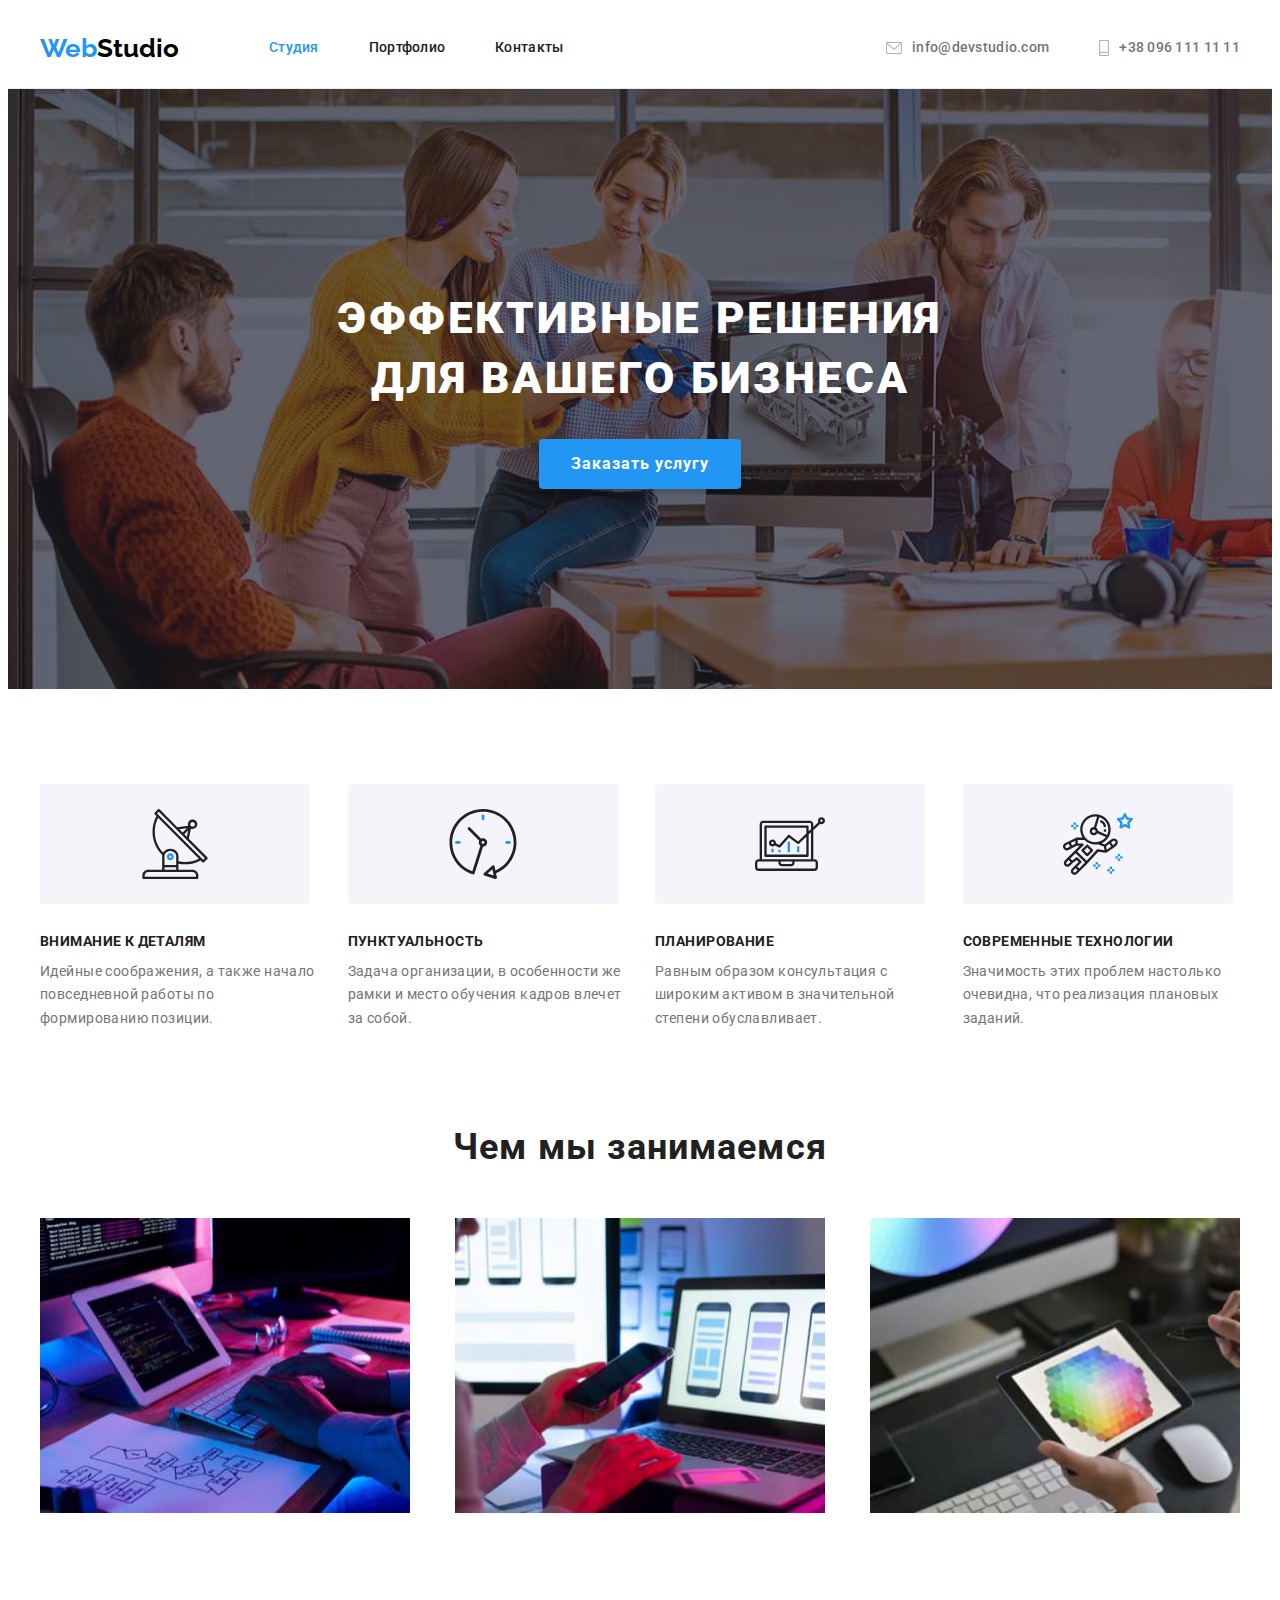
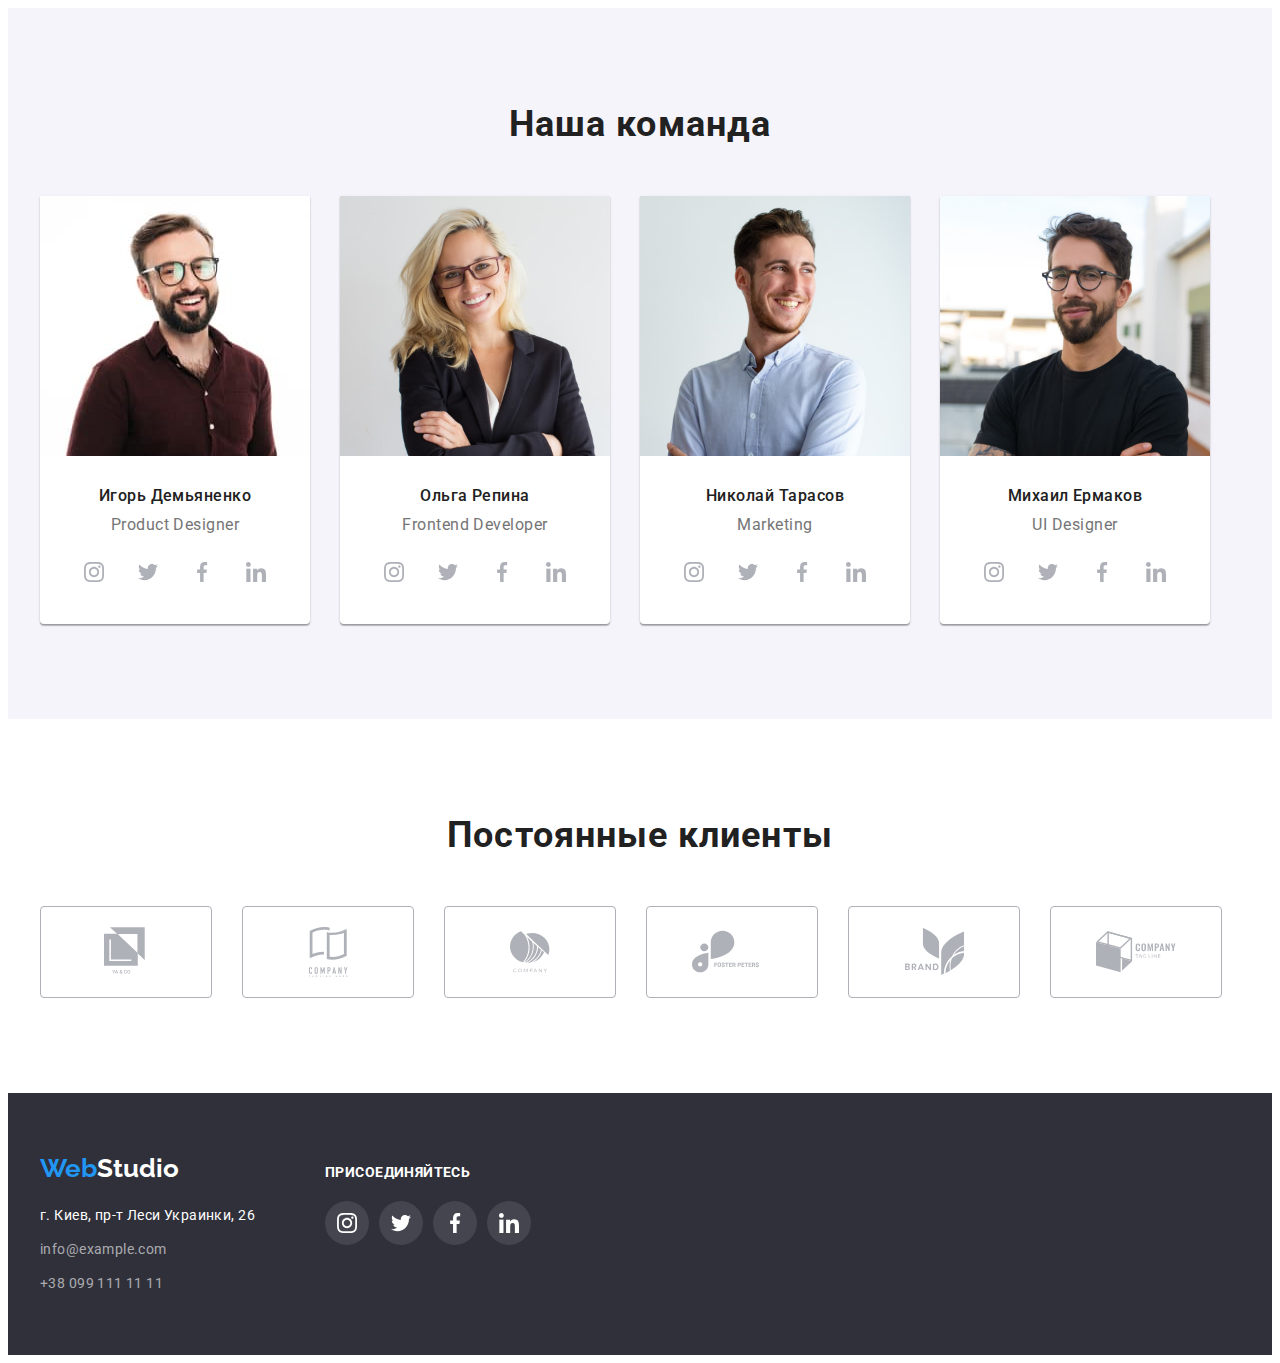
==== index.html @ 7ffbceb2 "скопировала 4-ую домашку" ====
<!DOCTYPE html>
<html lang="ru">

<head>
    <meta charset="UTF-8">
    <meta http-equiv="X-UA-Compatible" content="IE=edge">
    <meta name="viewport" content="width=device-width, initial-scale=1.0">
    <title lang="en">WebStudio</title>
    <link rel="preconnect" href="https://fonts.gstatic.com">
    <link rel="stylesheet" href="https://cdnjs.cloudflare.com/ajax/libs/modern-normalize/1.0.0/modern-normalize.min.css" integrity="sha512-ISS7cAi1PEhQ8jnbJpJZMd29NlhNj4AWYyLOSp2CE/CsHxTCu+r+t0D2yoJudVrd0/8fTVPUVDzY5Tvli75u/g==" crossorigin="anonymous" />
    <link href="https://fonts.googleapis.com/css2?family=Raleway:wght@700&family=Roboto:wght@400;500;700;900&display=swap" rel="stylesheet">
    <link rel="stylesheet" href="./css/styles.css">
</head>

<body>
    <header class="header">
        <div class="navigation container">
            <nav>
                <ul class="list navigation">
                    <li><a class="logo link" lang="en" href="./index.html">Web<span class="logo-dark">Studio</span></a></li>
                    <li class="menu"><a class="link current nav" href="./index.html">Студия</a></li>
                    <li class="menu"><a class="link nav" href="./portfolio.html">Портфолио</a></li>
                    <li class="menu"><a class="link nav" href="">Контакты</a></li>
                </ul>
            </nav>
            <ul class="list navigation contacts">
                <li class="menu">

                    <a class="link upper-contacts" href="mailto:info@devstudio.com"> <svg width="16" height="12">
                        <use href="./images/sprite.svg#icon-envelope"></use>
                    </svg> <span class="text-nav">info@devstudio.com</span></a>
                </li>
                <li class="menu">

                    <a class="link upper-contacts" href="tel:+380961111111"><svg width="10" height="16">
                        <use href="./images/sprite.svg#icon-smartphone"></use>
                    </svg><span class="text-nav">+38 096 111 11 11</span></a></li>
            </ul>

        </div>

    </header>

    <main>
        <!-- HERO -->
        <section class="hero-section">
            <div class="container">
                <h1 class="hero-h1">Эффективные решения для вашего бизнеса</h1>
                <button class="hero-button" type="button">Заказать услугу</button>
            </div>
        </section>
        <!--FEATURES-->
        <section class="features-section">
            <div class="container">
                <h2 class="visually-hidden">Наши преимущества</h2>
                <ul class="list features-list">
                    <li class="feature-item">
                        <div class="feature-icon-wrap">
                            <svg class="features-icon" width="70" height="70">
                                <use href="./images/sprite.svg#icon-antenna"></use>
                            </svg>
                        </div>
                        <h3 class="features-header">Внимание к деталям</h3>
                        <p class="features-text">Идейные соображения, а также начало повседневной работы по формированию позиции.</p>

                    </li>
                    <li class="feature-item">
                        <div class="feature-icon-wrap">
                            <svg class="features-icon" width="70" height="70">
                                <use href="./images/sprite.svg#icon-clock"></use>
                            </svg>
                        </div>
                        <h3 class="features-header">Пунктуальность</h3>
                        <p class="features-text">Задача организации, в особенности же рамки и место обучения кадров влечет за собой.</p>
                    </li>
                    <li class="feature-item">
                        <div class="feature-icon-wrap"><svg class="features-icon" width="70" height="70"><use href="./images/sprite.svg#icon-diagram"></use></svg>
                        </div>
                        <h3 class="features-header">Планирование</h3>
                        <p class="features-text">Равным образом консультация с широким активом в значительной степени обуславливает.</p>
                    </li>
                    <li class="feature-item">
                        <div class="feature-icon-wrap"><svg class="features-icon" width="70" height="70"><use href="./images/sprite.svg#icon-astronaut"></use></svg>
                        </div>
                        <h3 class="features-header">Современные технологии</h3>
                        <p class="features-text">Значимость этих проблем настолько очевидна, что реализация плановых заданий.</p>
                    </li>
                </ul>
            </div>


        </section>
        <!--WEDO-->
        <section class="wedo-section">
            <div class="container">
                <h2 class="headline-section">Чем мы занимаемся</h2>
                <ul class="list wedo-img">
                    <li><img src="./images/box_1.jpg" alt="человек работает по планшету с клавиатурой" width="370" height="295"></li>
                    <li><img src="./images/box_2.jpg" alt="человек смотрит в телефон пока сидит за компьютером" width="370" height="295"></li>
                    <li><img src="./images/box_3.jpg" alt="человек смотрит в планшет с палитрой оттенков радуги" width="370" height="295"></li>
                </ul>

            </div>

        </section>

        <!--TEAM-->

        <section class="team-section">
            <div class="container">
                <h2 class="headline-section">Наша команда</h2>
                <ul class="team-list list">
                    <li>
                        <div class="team-card">
                            <img src="./images/people/igor.jpg" alt="игорь в очках с бородой улыбается" width="270" height="260">
                            <div class="team-capture">
                                <h3 class="card-header">Игорь Демьяненко</h3>
                                <p class="card-text" lang="en">Product Designer</p>
                                <ul class="list socials-list">
                                    <li class="socials-icon-wrap">
                                        <a href="" class="socials-icon-item"><svg class="socials-icon" width="20" height="20"><use href="./images/sprite.svg#icon-instagram"></use></svg></a>
                                    </li>
                                    <li class="socials-icon-wrap">
                                        <a href="" class="socials-icon-item"><svg class="socials-icon" width="20" height="20"><use href="./images/sprite.svg#icon-twitter"></use></svg></a>
                                    </li>
                                    <li class="socials-icon-wrap">
                                        <a href="" class="socials-icon-item"><svg class="socials-icon" width="20" height="20"><use href="./images/sprite.svg#icon-facebook"></use></svg></a>
                                    </li>
                                    <li class="socials-icon-wrap">
                                        <a href="" class="socials-icon-item"><svg class="socials-icon" width="20" height="20"><use href="./images/sprite.svg#icon-linkedin"></use></svg></a>
                                    </li>
                                </ul>
                            </div>

                        </div>

                    </li>
                    <li>
                        <div class="team-card">
                            <img src="./images/people/olga.jpg" alt="ольга в очках улыбается" width="270" height="260">
                            <div class="team-capture">
                                <h3 class="card-header">Ольга Репина</h3>
                                <p class="card-text" lang="en">Frontend Developer</p>
                                <ul class="list socials-list">
                                    <li class="socials-icon-wrap">
                                        <a href="" class="socials-icon-item"><svg class="socials-icon" width="20" height="20"><use href="./images/sprite.svg#icon-instagram"></use></svg></a>
                                    </li>
                                    <li class="socials-icon-wrap">
                                        <a href="" class="socials-icon-item"><svg class="socials-icon" width="20" height="20"><use href="./images/sprite.svg#icon-twitter"></use></svg></a>
                                    </li>
                                    <li class="socials-icon-wrap">
                                        <a href="" class="socials-icon-item"><svg class="socials-icon" width="20" height="20"><use href="./images/sprite.svg#icon-facebook"></use></svg></a>
                                    </li>
                                    <li class="socials-icon-wrap">
                                        <a href="" class="socials-icon-item"><svg class="socials-icon" width="20" height="20"><use href="./images/sprite.svg#icon-linkedin"></use></svg></a>
                                    </li>
                                </ul>
                            </div>

                        </div>
                    </li>
                    <li>
                        <div class="team-card">
                            <img src="./images/people/nick.jpg" alt="николай улыбается" width="270" height="260">
                            <div class="team-capture">
                                <h3 class="card-header">Николай Тарасов</h3>
                                <p class="card-text" lang="en">Marketing</p>
                                <ul class="list socials-list">
                                    <li class="socials-icon-wrap">
                                        <a href="" class="socials-icon-item"><svg class="socials-icon" width="20" height="20"><use href="./images/sprite.svg#icon-instagram"></use></svg></a>
                                    </li>
                                    <li class="socials-icon-wrap">
                                        <a href="" class="socials-icon-item"><svg class="socials-icon" width="20" height="20"><use href="./images/sprite.svg#icon-twitter"></use></svg></a>
                                    </li>
                                    <li class="socials-icon-wrap">
                                        <a href="" class="socials-icon-item"><svg class="socials-icon" width="20" height="20"><use href="./images/sprite.svg#icon-facebook"></use></svg></a>
                                    </li>
                                    <li class="socials-icon-wrap">
                                        <a href="" class="socials-icon-item"><svg class="socials-icon" width="20" height="20"><use href="./images/sprite.svg#icon-linkedin"></use></svg></a>
                                    </li>
                                </ul>
                            </div>

                        </div>
                    </li>
                    <li>
                        <div class="team-card">
                            <img src="./images/people/michal.jpg" alt="михаил немного улыбается" width="270" height="260">
                            <div class="team-capture">
                                <h3 class="card-header">Михаил Ермаков</h3>
                                <p class="card-text" lang="en">UI Designer</p>
                                <ul class="list socials-list">
                                    <li class="socials-icon-wrap">
                                        <a href="" class="socials-icon-item"><svg class="socials-icon" width="20" height="20"><use href="./images/sprite.svg#icon-instagram"></use></svg></a>
                                    </li>
                                    <li class="socials-icon-wrap">
                                        <a href="" class="socials-icon-item"><svg class="socials-icon" width="20" height="20"><use href="./images/sprite.svg#icon-twitter"></use></svg></a>
                                    </li>
                                    <li class="socials-icon-wrap">
                                        <a href="" class="socials-icon-item"><svg class="socials-icon" width="20" height="20"><use href="./images/sprite.svg#icon-facebook"></use></svg></a>
                                    </li>
                                    <li class="socials-icon-wrap">
                                        <a href="" class="socials-icon-item"><svg class="socials-icon" width="20" height="20"><use href="./images/sprite.svg#icon-linkedin"></use></svg></a>
                                    </li>
                                </ul>
                            </div>

                        </div>
                    </li>
                </ul>
            </div>

        </section>
        <section class="clients-section">
            <div class="container">
                <h2 class="headline-section">Постоянные клиенты</h2>
                <ul class="clients-list list">
                    <li class="clients-list-item">
                        <a href="" class="clients-list-link"><svg class="client-icon" width="45" height="50"><use href="./images/sprite.svg#icon-logo-1"></use></svg></a>
                    </li>
                    <li class="clients-list-item">
                        <a href="" class="clients-list-link"><svg class="client-icon" width="45" height="50"><use href="./images/sprite.svg#icon-logo-2"></use></svg></a>
                    </li>
                    <li class="clients-list-item">
                        <a href="" class="clients-list-link"><svg class="client-icon" width="40" height="52"><use href="./images/sprite.svg#icon-logo-3"></use></svg></a>
                    </li>
                    <li class="clients-list-item">
                        <a href="" class="clients-list-link"><svg class="client-icon" width="80" height="50"><use href="./images/sprite.svg#icon-logo-4"></use></svg></a>
                    </li>
                    <li class="clients-list-item">
                        <a href="" class="clients-list-link"><svg class="client-icon" width="59" height="47"><use href="./images/sprite.svg#icon-logo-5"></use></svg></a>
                    </li>
                    <li class="clients-list-item">
                        <a href="" class="clients-list-link"><svg class="client-icon" width="80" height="50"><use href="./images/sprite.svg#icon-logo-6 "></use></svg></a>
                    </li>
                </ul>
            </div>
        </section>
    </main>
    <footer class="footer-section">
        <div class="footer-position container">
            <div class="right-footer">
                <a lang="en" class="logo-down link" href="./index.html">Web<span class="logo-light">Studio</span></a>
                <address class="general-adress">
            <ul class="list ">
                <li class="address-item"><a class="link address" href="https://goo.gl/maps/BEkhHuZWLyBjJodx8" target="_blank" rel="noreferrer noopenerr" >г. Киев, пр-т Леси Украинки, 26</a></li>
                <li class="address-item"><a class="link bottom-contacts" href="mailto:info@example.com">info@example.com</a></li>
                <li class="address-item"><a class="link bottom-contacts" href="tel:+380991111111">+38 099 111 11 11</a></li>
            </ul>
                </address>
            </div>


            <div class="side-footer">
                <p class="call-action">Присоединяйтесь</p>
                <ul class="list socials-list-footer">
                    <li class="socials-footer-item">
                        <a href="" class="socials-icon-item-footer"><svg class="socials-icon" width="20" height="20"><use href="./images/sprite.svg#icon-instagram "></use></svg>
                        </a>
                    </li>
                    <li class="socials-footer-item">
                        <a href="" class="socials-icon-item-footer"><svg class="socials-icon" width="20" height="20"><use href="./images/sprite.svg#icon-twitter "></use></svg>
                        </a>
                    </li>
                    <li class="socials-footer-item">
                        <a href="" class="socials-icon-item-footer"><svg class="socials-icon" width="20" height="20"><use href="./images/sprite.svg#icon-facebook "></use></svg>
                        </a>
                    </li>
                    <li class="socials-footer-item">
                        <a href="" class="socials-icon-item-footer"><svg class="socials-icon" width="20" height="20"><use href="./images/sprite.svg#icon-linkedin "></use></svg>
                        </a>
                    </li>

                </ul>
            </div>
        </div>
    </footer>


</body>

</html>
---- css/styles.css ----
/* --- компоненты ---*/

 :root {
    --main-color: #212121;
    --second-color: #757575;
    --acent-color: #2196F3;
    --background-color-dark: #2F303A;
    --background-color-soft-gray: #F5F4FA;
    --button-hover-color: #188CE8;
    --white-font: #FFFFFF;
    --black-logo: #000000;
    --icon-color: #AFB1B8;
}

.visually-hidden {
    position: absolute !important;
    clip: rect(1px 1px 1px 1px);
    /* IE6, IE7 */
    clip: rect(1px, 1px, 1px, 1px);
    padding: 0 !important;
    border: 0 !important;
    height: 1px !important;
    width: 1px !important;
    overflow: hidden;
}


/*--- отменить стили по умолчанию ----*/

h1,
h2,
h3,
h4,
h5,
h6,
p {
    margin: 0;
}

ul,
ol {
    margin: 0;
    padding: 0;
}

img {
    display: block;
}

.general-adress {
    font-style: normal;
}

.list {
    list-style-type: none;
}

.link {
    text-decoration: none;
    color: inherit;
}


/*--- шрифты ---*/

body {
    font-family: 'Roboto', sans-serif;
    color: var(--main-color);
}

.logo {
    font-family: 'Raleway', sans-serif;
    font-weight: 700;
    font-size: 26px;
    line-height: 1.19;
    color: var(--acent-color);
    margin-right: 90px;
    padding: 24px 0;
}


/* ========= STUDIO PAGE ========= */


/* --- header --- */

.header {
    border-bottom: 1px solid #ECECEC;
    display: block;
    ;
}

.navigation {
    display: flex;
    align-items: center;
}

.menu:not(:last-child) {
    margin-right: 50px;
}

.menu {
    display: flex;
    align-items: center;
}

.container {
    width: 1200px;
    margin: 0 auto;
    padding-left: 15px;
    padding-right: 15px;
}

.logo-dark {
    color: var(--black-logo);
}

.contacts {
    margin-left: auto;
}

.text-nav {
    margin-left: 10px;
}

.nav {
    font-weight: 500;
    font-size: 14px;
    line-height: 1.14;
    letter-spacing: 0.02em;
    padding-top: 32px;
    padding-bottom: 32px;
    display: block;
}

.nav:hover,
.nav:focus,
.upper-contacts:hover,
.upper-contacts:focus {
    color: var(--acent-color);
    fill: var(--acent-color);
}

.upper-contacts {
    font-weight: 500;
    font-size: 14px;
    line-height: 1.14;
    letter-spacing: 0.02em;
    color: var(--second-color);
    fill: var(--icon-color);
    padding-top: 32px;
    padding-bottom: 32px;
    display: flex;
    align-items: center;
}

.current {
    color: var(--acent-color);
}


/* --- main ---*/


/* --- hero ---*/

.hero-section {
    background-color: var(--background-color-dark);
    display: flex;
    justify-content: center;
    align-items: center;
    flex-direction: column;
    padding-bottom: 200px;
    padding-top: 200px;
    background-image: linear-gradient( rgba(47, 48, 58, 0.4), rgba(47, 48, 58, 0.4)), url("../images/big_bg.jpg");
}


/*        
            
            .hero (висел на див вместе с контейнером) {
                display: flex;
                justify-content: center;
                align-items: center;
                flex-direction: column;
            } */

.hero-h1 {
    font-weight: 900;
    font-size: 44px;
    line-height: 1.36;
    text-align: center;
    letter-spacing: 0.06em;
    text-transform: uppercase;
    color: var(--white-font);
    display: block;
    width: 690px;
    margin: 0 auto;
    margin-bottom: 30px;
}

.hero-button {
    background: var(--acent-color);
    box-shadow: 0px 4px 4px rgba(0, 0, 0, 0.15);
    border-radius: 4px;
    font-family: Roboto;
    font-weight: 700;
    font-size: 16px;
    line-height: 1.87;
    display: block;
    letter-spacing: 0.06em;
    color: var(--white-font);
    cursor: pointer;
    border: 0px;
    padding-bottom: 10px;
    padding-top: 10px;
    padding-right: 32px;
    padding-left: 32px;
    margin: 0 auto;
}

.hero-button:hover,
.hero-button:focus {
    background: var(--button-hover-color);
    box-shadow: 0px 4px 4px rgba(0, 0, 0, 0.15);
    border-radius: 4px;
    border: 0px;
}


/* --- features --- */

.features-icon {}

.feature-icon-wrap {
    background-color: #F5F4FA;
    width: 270px;
    height: 120px;
    display: flex;
    justify-content: center;
    align-items: center;
    border-radius: 4px;
    margin-bottom: 30px;
}

.features-section {
    padding-top: 95px;
    padding-bottom: 95px;
}

.features-list {
    display: flex;
    margin-left: -30px;
}

.feature-item {
    width: 270px;
    margin-left: 30px;
    flex-basis: calc((100% - 120px) / 4);
}


/* .feature-item:not(:last-child) {
                margin-right: 30px;
            } */

.features-header {
    display: flex;
    font-weight: 700;
    font-size: 14px;
    line-height: 1.14;
    letter-spacing: 0.03em;
    text-transform: uppercase;
    margin-bottom: 10px;
}

.features-text {
    display: flex;
    font-size: 14px;
    line-height: 1.71;
    letter-spacing: 0.03em;
    color: var(--second-color);
}


/* --- we-do --- */

.wedo-section {
    padding-bottom: 95px;
}

.headline-section {
    font-weight: 700;
    font-size: 36px;
    line-height: 1.17;
    text-align: center;
    letter-spacing: 0.03em;
    margin-bottom: 50px;
}

.wedo-img {
    display: flex;
    flex-wrap: wrap;
    justify-content: space-between;
}


/* --- team--- */

.socials-list {
    display: flex;
    align-items: center;
    justify-content: space-between;
    /* padding-left: 32px;
    padding-right: 32px;
    padding-bottom: 30px; */
}

.socials-icon-item {
    fill: var(--icon-color);
}

.socials-icon-wrap:not(:last-child) {
    margin-right: 10px;
}

.socials-icon-item {
    display: flex;
    align-items: center;
    justify-content: center;
    border-radius: 50%;
    width: 44px;
    height: 44px;
}

.socials-icon-item:hover,
.socials-icon-item:focus,
.socials-icon-item-footer:focus,
.socials-icon-item-footer:hover {
    background-color: var(--acent-color);
    fill: var(--white-font);
    cursor: pointer;
}

.team-section {
    background-color: var(--background-color-soft-gray);
    padding-top: 95px;
    padding-bottom: 95px;
}

.team-list {
    display: flex;
    /* justify-content: space-between; */
    margin-left: -30px;
    width: 1170px;
}

.team-card {
    background: var(--white-font);
    box-shadow: 0px 1px 3px rgba(0, 0, 0, 0.12), 0px 1px 1px rgba(0, 0, 0, 0.14), 0px 2px 1px rgba(0, 0, 0, 0.2);
    border-radius: 0px 0px 4px 4px;
    margin-left: 30px;
    flex-basis: calc((100% - 120px) / 4);
}

.card-header {
    font-weight: 500;
    font-size: 16px;
    line-height: 1.19;
    letter-spacing: 0.03em;
    text-align: center;
    margin-bottom: 10px;
}

.team-capture {
    padding-bottom: 30px;
    padding-top: 30px;
    padding-right: 32px;
    padding-left: 32px;
}

.card-text {
    font-size: 16px;
    line-height: 1.19;
    letter-spacing: 0.03em;
    color: var(--second-color);
    text-align: center;
    margin-bottom: 16px;
}


/*----clients----*/

.clients-section {
    padding-bottom: 95px;
    padding-top: 95px;
}


/* .clients-list-item {
    width: 170px;
    height: 90px;
    border: 1px solid #AFB1B8;
    border-radius: 4px;
    align-items: center;
    justify-content: center;
    display: flex;
    fill: var(--icon-color);
} */

.clients-list-item:not(:last-child) {
    margin-right: 30px;
}

.clients-list-link:focus,
.clients-list-link:hover {
    border: 1px solid var(--acent-color);
    cursor: pointer;
    fill: var(--acent-color);
}

.clients-list-link {
    width: 170px;
    height: 90px;
    border: 1px solid #AFB1B8;
    border-radius: 4px;
    align-items: center;
    justify-content: center;
    display: flex;
    fill: var(--icon-color);
}

.clients-list {
    display: flex;
    align-items: center;
}

.client-icon:hover,
.client-icon:focus {
    fill: var(--acent-color);
    cursor: pointer;
}


/* --- footer --- */

.footer-section {
    padding-top: 60px;
    padding-bottom: 60px;
    background-color: var(--background-color-dark);
}

.logo-light {
    color: var(--white-font);
}

.logo-down {
    font-family: 'Raleway', sans-serif;
    font-weight: 700;
    font-size: 26px;
    line-height: 1.19;
    color: var(--acent-color);
    margin-bottom: 20px;
    display: block;
}

.address-item:not(:last-child) {
    margin-bottom: 10px;
}

.address {
    font-size: 14px;
    line-height: 1.71;
    letter-spacing: 0.03em;
    color: var(--white-font);
}

.bottom-contacts {
    font-size: 14px;
    line-height: 1.71;
    letter-spacing: 0.03em;
    color: rgba(255, 255, 255, 0.6);
}

.address:focus,
.bottom-contacts:focus,
.address:hover,
.bottom-contacts:hover {
    color: var(--acent-color);
}

.side-footer {
    margin-left: 70px;
}

.call-action {
    color: var(--white-font);
    text-transform: uppercase;
    font-weight: 700;
    font-size: 14px;
    letter-spacing: 0.03em;
    line-height: 1.14;
    margin-bottom: 20px;
}

.socials-list-footer {
    display: flex;
    align-items: center;
}

.footer-position {
    display: flex;
    align-items: baseline;
}

.socials-icon-item-footer {
    fill: var(--white-font);
    display: flex;
    align-items: center;
    justify-content: center;
    width: 44px;
    height: 44px;
    border-radius: 50%;
    background-color: rgba(255, 255, 255, 0.1);
}

.socials-footer-item:not(:last-child) {
    margin-right: 10px;
}


/* ========= PORTFOLIO PAGE ========= */


/* хэдер и футер скопированы
            переместила только класс - current */

.portfolio-section {
    padding-bottom: 95px;
    padding-top: 95px;
}


/* кнопки сверху */

.filter-button {
    font-weight: 500;
    font-size: 16px;
    line-height: 1.62;
    text-align: center;
    letter-spacing: 0.03em;
    color: var(--main-color);
    background-color: var(--background-color-soft-gray);
    border-radius: 4px;
    cursor: pointer;
    border: 0px;
    padding-top: 6px;
    padding-bottom: 6px;
    padding-left: 22px;
    padding-right: 22px;
}

.btn-list {
    display: flex;
    justify-content: center;
    margin-bottom: 50px;
}

.btn-list-item:not(:last-child) {
    margin-right: 8px;
}

.filter-button:hover,
.filter-button:focus {
    background-color: var(--acent-color);
    color: var(--white-font);
    box-shadow: 0px 3px 1px rgba(0, 0, 0, 0.1), 0px 1px 2px rgba(0, 0, 0, 0.08), 0px 2px 2px rgba(0, 0, 0, 0.12);
    border-radius: 4px;
    border: 0px;
}


/* карточка */

.case-list {
    display: flex;
    flex-wrap: wrap;
    margin-top: -30px;
    margin-left: -30px;
    flex-basis: calc(100% / 3 - 30px)
}

.por-card {
    margin-left: 30px;
    margin-top: 30px;
    display: block;
}

.por-card:hover,
.por-card:focus {
    box-shadow: 0px 1px 1px rgba(0, 0, 0, 0.12), 0px 4px 4px rgba(0, 0, 0, 0.06), 1px 4px 6px rgba(0, 0, 0, 0.16);
    cursor: pointer;
}

.card-capture {
    padding-left: 25px;
    padding-bottom: 20px;
    border: 1px solid #EEEEEE;
    border-top: none;
    padding-top: 20px;
    padding-right: 25px;
}

.card-header-portfolio {
    font-weight: 700;
    font-size: 18px;
    line-height: 2;
    letter-spacing: 0.06em;
    margin-bottom: 5px;
}

.card-text-portfolio {
    font-size: 16px;
    line-height: 1.87;
    letter-spacing: 0.03em;
    color: var(--second-color);
}


/* .card-case:not(:nth-last-child(-n + 3)) {
                margin-bottom: 30px;
            } */
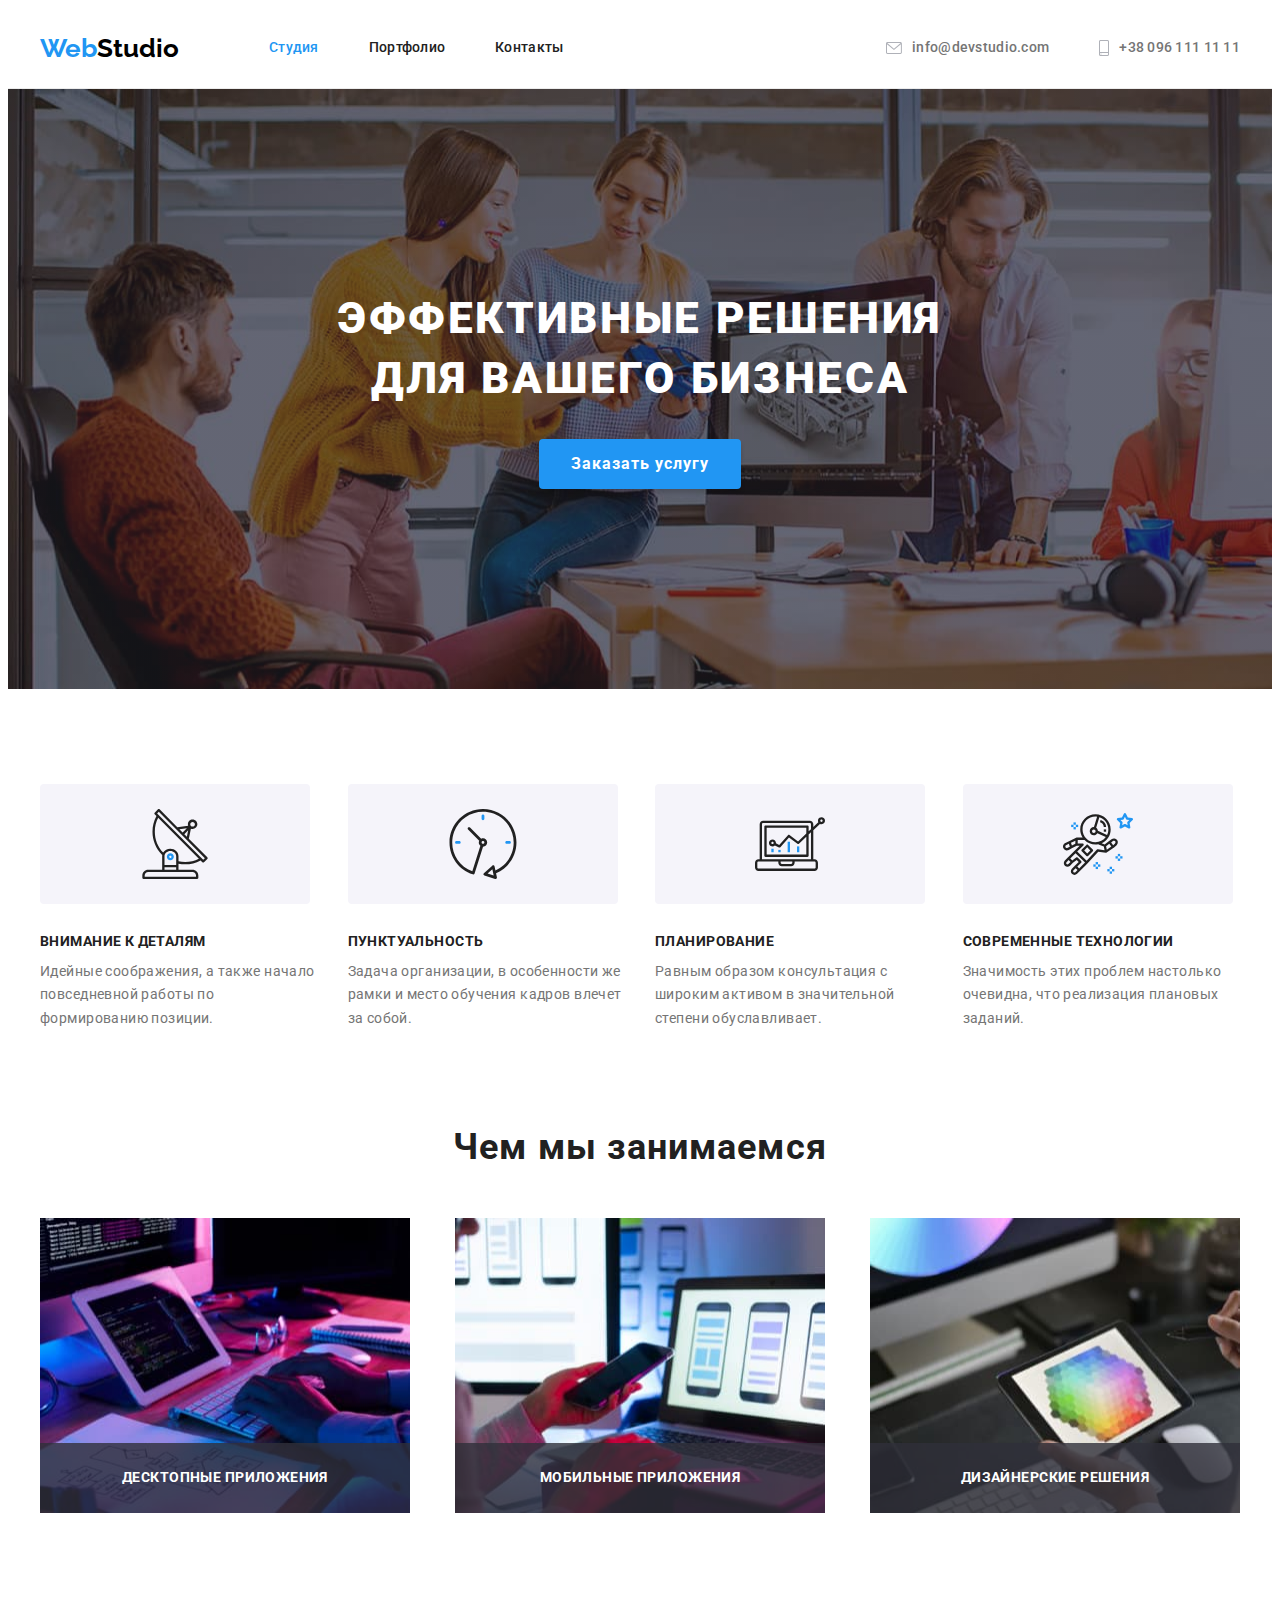
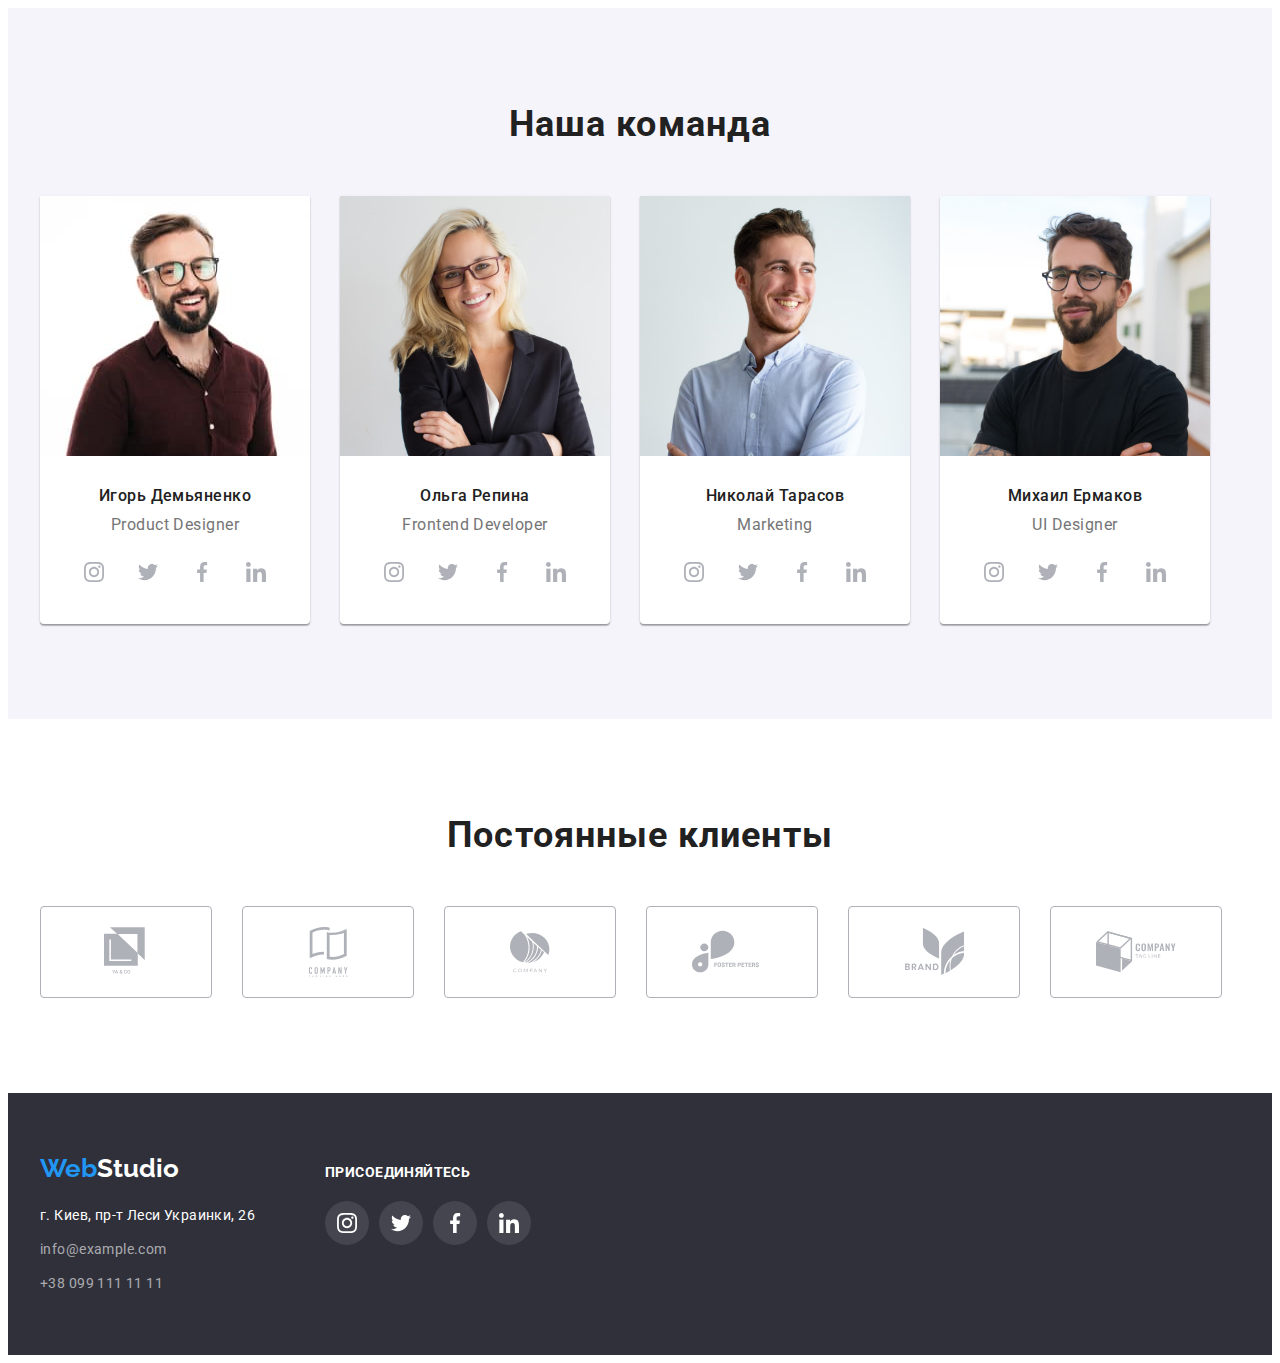
==== commit 16f9de4b: "оверлей на карточках "чем мы занимаемся""" ====
--- a/index.html
+++ b/index.html
@@ -18,9 +18,9 @@
             <nav>
                 <ul class="list navigation">
                     <li><a class="logo link" lang="en" href="./index.html">Web<span class="logo-dark">Studio</span></a></li>
-                    <li class="menu"><a class="link current nav" href="./index.html">Студия</a></li>
-                    <li class="menu"><a class="link nav" href="./portfolio.html">Портфолио</a></li>
-                    <li class="menu"><a class="link nav" href="">Контакты</a></li>
+                    <li class="menu-left-side"><a class="link current nav" href="./index.html">Студия</a></li>
+                    <li class="menu-left-side"><a class="link nav" href="./portfolio.html">Портфолио</a></li>
+                    <li class="menu-left-side"><a class="link nav" href="">Контакты</a></li>
                 </ul>
             </nav>
             <ul class="list navigation contacts">
@@ -95,9 +95,17 @@
             <div class="container">
                 <h2 class="headline-section">Чем мы занимаемся</h2>
                 <ul class="list wedo-img">
-                    <li><img src="./images/box_1.jpg" alt="человек работает по планшету с клавиатурой" width="370" height="295"></li>
-                    <li><img src="./images/box_2.jpg" alt="человек смотрит в телефон пока сидит за компьютером" width="370" height="295"></li>
-                    <li><img src="./images/box_3.jpg" alt="человек смотрит в планшет с палитрой оттенков радуги" width="370" height="295"></li>
+                    <li class="we-do-card">
+                        <p class="we-do-capture">десктопные приложения</p>
+                        <img src="./images/box_1.jpg" alt="десктопные приложения" width="370" height="295"></li>
+                    <li class="we-do-card">
+                        <p class="we-do-capture">мобильные приложения</p>
+
+                        <img src="./images/box_2.jpg" alt="мобильные приложения" width="370" height="295"></li>
+                    <li class="we-do-card">
+                        <p class="we-do-capture">дизайнерские решения</p>
+
+                        <img src="./images/box_3.jpg" alt="дизайнерские решения" width="370" height="295"></li>
                 </ul>
 
             </div>
--- a/css/styles.css
+++ b/css/styles.css
@@ -1,182 +1,201 @@
-/* --- компоненты ---*/
-
- :root {
-    --main-color: #212121;
-    --second-color: #757575;
-    --acent-color: #2196F3;
-    --background-color-dark: #2F303A;
-    --background-color-soft-gray: #F5F4FA;
-    --button-hover-color: #188CE8;
-    --white-font: #FFFFFF;
-    --black-logo: #000000;
-    --icon-color: #AFB1B8;
-}
-
-.visually-hidden {
-    position: absolute !important;
-    clip: rect(1px 1px 1px 1px);
-    /* IE6, IE7 */
-    clip: rect(1px, 1px, 1px, 1px);
-    padding: 0 !important;
-    border: 0 !important;
-    height: 1px !important;
-    width: 1px !important;
-    overflow: hidden;
-}
-
-
-/*--- отменить стили по умолчанию ----*/
-
-h1,
-h2,
-h3,
-h4,
-h5,
-h6,
-p {
-    margin: 0;
-}
-
-ul,
-ol {
-    margin: 0;
-    padding: 0;
-}
-
-img {
-    display: block;
-}
-
-.general-adress {
-    font-style: normal;
-}
-
-.list {
-    list-style-type: none;
-}
-
-.link {
-    text-decoration: none;
-    color: inherit;
-}
-
-
-/*--- шрифты ---*/
-
-body {
-    font-family: 'Roboto', sans-serif;
-    color: var(--main-color);
-}
-
-.logo {
-    font-family: 'Raleway', sans-serif;
-    font-weight: 700;
-    font-size: 26px;
-    line-height: 1.19;
-    color: var(--acent-color);
-    margin-right: 90px;
-    padding: 24px 0;
-}
-
-
-/* ========= STUDIO PAGE ========= */
-
-
-/* --- header --- */
-
-.header {
-    border-bottom: 1px solid #ECECEC;
-    display: block;
-    ;
-}
-
-.navigation {
-    display: flex;
-    align-items: center;
-}
-
-.menu:not(:last-child) {
-    margin-right: 50px;
-}
-
-.menu {
-    display: flex;
-    align-items: center;
-}
-
-.container {
-    width: 1200px;
-    margin: 0 auto;
-    padding-left: 15px;
-    padding-right: 15px;
-}
-
-.logo-dark {
-    color: var(--black-logo);
-}
-
-.contacts {
-    margin-left: auto;
-}
-
-.text-nav {
-    margin-left: 10px;
-}
-
-.nav {
-    font-weight: 500;
-    font-size: 14px;
-    line-height: 1.14;
-    letter-spacing: 0.02em;
-    padding-top: 32px;
-    padding-bottom: 32px;
-    display: block;
-}
-
-.nav:hover,
-.nav:focus,
-.upper-contacts:hover,
-.upper-contacts:focus {
-    color: var(--acent-color);
-    fill: var(--acent-color);
-}
-
-.upper-contacts {
-    font-weight: 500;
-    font-size: 14px;
-    line-height: 1.14;
-    letter-spacing: 0.02em;
-    color: var(--second-color);
-    fill: var(--icon-color);
-    padding-top: 32px;
-    padding-bottom: 32px;
-    display: flex;
-    align-items: center;
-}
-
-.current {
-    color: var(--acent-color);
-}
-
-
-/* --- main ---*/
-
-
-/* --- hero ---*/
-
-.hero-section {
-    background-color: var(--background-color-dark);
-    display: flex;
-    justify-content: center;
-    align-items: center;
-    flex-direction: column;
-    padding-bottom: 200px;
-    padding-top: 200px;
-    background-image: linear-gradient( rgba(47, 48, 58, 0.4), rgba(47, 48, 58, 0.4)), url("../images/big_bg.jpg");
-}
-
-
-/*        
+    /* --- компоненты ---*/
+    
+     :root {
+        --main-color: #212121;
+        --second-color: #757575;
+        --acent-color: #2196F3;
+        --background-color-dark: #2F303A;
+        --background-color-soft-gray: #F5F4FA;
+        --button-hover-color: #188CE8;
+        --white-font: #FFFFFF;
+        --black-logo: #000000;
+        --icon-color: #AFB1B8;
+    }
+    
+    .visually-hidden {
+        position: absolute !important;
+        clip: rect(1px 1px 1px 1px);
+        /* IE6, IE7 */
+        clip: rect(1px, 1px, 1px, 1px);
+        padding: 0 !important;
+        border: 0 !important;
+        height: 1px !important;
+        width: 1px !important;
+        overflow: hidden;
+    }
+    /*--- отменить стили по умолчанию ----*/
+    
+    h1,
+    h2,
+    h3,
+    h4,
+    h5,
+    h6,
+    p {
+        margin: 0;
+    }
+    
+    ul,
+    ol {
+        margin: 0;
+        padding: 0;
+    }
+    
+    img {
+        display: block;
+    }
+    
+    .general-adress {
+        font-style: normal;
+    }
+    
+    .list {
+        list-style-type: none;
+    }
+    
+    .link {
+        text-decoration: none;
+        color: inherit;
+    }
+    /*--- шрифты ---*/
+    
+    body {
+        font-family: 'Roboto', sans-serif;
+        color: var(--main-color);
+    }
+    
+    .logo {
+        font-family: 'Raleway', sans-serif;
+        font-weight: 700;
+        font-size: 26px;
+        line-height: 1.19;
+        color: var(--acent-color);
+        margin-right: 90px;
+        padding: 24px 0;
+    }
+    /* ========= STUDIO PAGE ========= */
+    /* --- header --- */
+    
+    .header {
+        border-bottom: 1px solid #ECECEC;
+        display: block;
+        ;
+    }
+    
+    .navigation {
+        display: flex;
+        align-items: center;
+    }
+    
+    .menu:not(:last-child) {
+        margin-right: 50px;
+    }
+    
+    .menu {
+        display: flex;
+        align-items: center;
+    }
+    
+    .menu-left-side {
+        display: flex;
+        align-content: center;
+        justify-content: center;
+        position: relative;
+    }
+    
+    .nav:hover::after {
+        content: "";
+        width: 100%;
+        height: 4px;
+        border-radius: 2px;
+        background-color: var(--acent-color);
+        display: flex;
+        position: absolute;
+        margin-top: 29px;
+    }
+    
+    .nav:focus::after {
+        content: "";
+        width: 100%;
+        height: 4px;
+        border-radius: 2px;
+        background-color: var(--acent-color);
+        display: flex;
+        position: absolute;
+        margin-top: 29px;
+    }
+    
+    .menu-left-side:not(:last-child) {
+        margin-right: 50px;
+    }
+    
+    .container {
+        width: 1200px;
+        margin: 0 auto;
+        padding-left: 15px;
+        padding-right: 15px;
+    }
+    
+    .logo-dark {
+        color: var(--black-logo);
+    }
+    
+    .contacts {
+        margin-left: auto;
+    }
+    
+    .text-nav {
+        margin-left: 10px;
+    }
+    
+    .nav {
+        font-weight: 500;
+        font-size: 14px;
+        line-height: 1.14;
+        letter-spacing: 0.02em;
+        padding-top: 32px;
+        padding-bottom: 32px;
+        display: block;
+    }
+    
+    .nav:hover,
+    .nav:focus,
+    .upper-contacts:hover,
+    .upper-contacts:focus {
+        color: var(--acent-color);
+        fill: var(--acent-color);
+    }
+    
+    .upper-contacts {
+        font-weight: 500;
+        font-size: 14px;
+        line-height: 1.14;
+        letter-spacing: 0.02em;
+        color: var(--second-color);
+        fill: var(--icon-color);
+        padding-top: 32px;
+        padding-bottom: 32px;
+        display: flex;
+        align-items: center;
+    }
+    
+    .current {
+        color: var(--acent-color);
+    }
+    /* --- main ---*/
+    /* --- hero ---*/
+    
+    .hero-section {
+        background-color: var(--background-color-dark);
+        display: flex;
+        justify-content: center;
+        align-items: center;
+        flex-direction: column;
+        padding-bottom: 200px;
+        padding-top: 200px;
+        background-image: linear-gradient( rgba(47, 48, 58, 0.4), rgba(47, 48, 58, 0.4)), url("../images/big_bg.jpg");
+    }
+    /*        
             
             .hero (висел на див вместе с контейнером) {
                 display: flex;
@@ -184,220 +203,230 @@
                 align-items: center;
                 flex-direction: column;
             } */
-
-.hero-h1 {
-    font-weight: 900;
-    font-size: 44px;
-    line-height: 1.36;
-    text-align: center;
-    letter-spacing: 0.06em;
-    text-transform: uppercase;
-    color: var(--white-font);
-    display: block;
-    width: 690px;
-    margin: 0 auto;
-    margin-bottom: 30px;
-}
-
-.hero-button {
-    background: var(--acent-color);
-    box-shadow: 0px 4px 4px rgba(0, 0, 0, 0.15);
-    border-radius: 4px;
-    font-family: Roboto;
-    font-weight: 700;
-    font-size: 16px;
-    line-height: 1.87;
-    display: block;
-    letter-spacing: 0.06em;
-    color: var(--white-font);
-    cursor: pointer;
-    border: 0px;
-    padding-bottom: 10px;
-    padding-top: 10px;
-    padding-right: 32px;
-    padding-left: 32px;
-    margin: 0 auto;
-}
-
-.hero-button:hover,
-.hero-button:focus {
-    background: var(--button-hover-color);
-    box-shadow: 0px 4px 4px rgba(0, 0, 0, 0.15);
-    border-radius: 4px;
-    border: 0px;
-}
-
-
-/* --- features --- */
-
-.features-icon {}
-
-.feature-icon-wrap {
-    background-color: #F5F4FA;
-    width: 270px;
-    height: 120px;
-    display: flex;
-    justify-content: center;
-    align-items: center;
-    border-radius: 4px;
-    margin-bottom: 30px;
-}
-
-.features-section {
-    padding-top: 95px;
-    padding-bottom: 95px;
-}
-
-.features-list {
-    display: flex;
-    margin-left: -30px;
-}
-
-.feature-item {
-    width: 270px;
-    margin-left: 30px;
-    flex-basis: calc((100% - 120px) / 4);
-}
-
-
-/* .feature-item:not(:last-child) {
+    
+    .hero-h1 {
+        font-weight: 900;
+        font-size: 44px;
+        line-height: 1.36;
+        text-align: center;
+        letter-spacing: 0.06em;
+        text-transform: uppercase;
+        color: var(--white-font);
+        display: block;
+        width: 690px;
+        margin: 0 auto;
+        margin-bottom: 30px;
+    }
+    
+    .hero-button {
+        background: var(--acent-color);
+        box-shadow: 0px 4px 4px rgba(0, 0, 0, 0.15);
+        border-radius: 4px;
+        font-family: Roboto;
+        font-weight: 700;
+        font-size: 16px;
+        line-height: 1.87;
+        display: block;
+        letter-spacing: 0.06em;
+        color: var(--white-font);
+        cursor: pointer;
+        border: 0px;
+        padding-bottom: 10px;
+        padding-top: 10px;
+        padding-right: 32px;
+        padding-left: 32px;
+        margin: 0 auto;
+    }
+    
+    .hero-button:hover,
+    .hero-button:focus {
+        background: var(--button-hover-color);
+        box-shadow: 0px 4px 4px rgba(0, 0, 0, 0.15);
+        border-radius: 4px;
+        border: 0px;
+    }
+    /* --- features --- */
+    
+    .features-icon {}
+    
+    .feature-icon-wrap {
+        background-color: #F5F4FA;
+        width: 270px;
+        height: 120px;
+        display: flex;
+        justify-content: center;
+        align-items: center;
+        border-radius: 4px;
+        margin-bottom: 30px;
+    }
+    
+    .features-section {
+        padding-top: 95px;
+        padding-bottom: 95px;
+    }
+    
+    .features-list {
+        display: flex;
+        margin-left: -30px;
+    }
+    
+    .feature-item {
+        width: 270px;
+        margin-left: 30px;
+        flex-basis: calc((100% - 120px) / 4);
+    }
+    /* .feature-item:not(:last-child) {
                 margin-right: 30px;
             } */
-
-.features-header {
-    display: flex;
-    font-weight: 700;
-    font-size: 14px;
-    line-height: 1.14;
-    letter-spacing: 0.03em;
-    text-transform: uppercase;
-    margin-bottom: 10px;
-}
-
-.features-text {
-    display: flex;
-    font-size: 14px;
-    line-height: 1.71;
-    letter-spacing: 0.03em;
-    color: var(--second-color);
-}
-
-
-/* --- we-do --- */
-
-.wedo-section {
-    padding-bottom: 95px;
-}
-
-.headline-section {
-    font-weight: 700;
-    font-size: 36px;
-    line-height: 1.17;
-    text-align: center;
-    letter-spacing: 0.03em;
-    margin-bottom: 50px;
-}
-
-.wedo-img {
-    display: flex;
-    flex-wrap: wrap;
-    justify-content: space-between;
-}
-
-
-/* --- team--- */
-
-.socials-list {
-    display: flex;
-    align-items: center;
-    justify-content: space-between;
-    /* padding-left: 32px;
+    
+    .features-header {
+        display: flex;
+        font-weight: 700;
+        font-size: 14px;
+        line-height: 1.14;
+        letter-spacing: 0.03em;
+        text-transform: uppercase;
+        margin-bottom: 10px;
+    }
+    
+    .features-text {
+        display: flex;
+        font-size: 14px;
+        line-height: 1.71;
+        letter-spacing: 0.03em;
+        color: var(--second-color);
+    }
+    /* --- we-do --- */
+    
+    .we-do-card {
+        position: relative;
+        display: flex;
+        align-items: flex-end;
+    }
+    
+    .we-do-capture {
+        position: absolute;
+        color: var(--white-font);
+        text-transform: uppercase;
+        font-weight: 700;
+        font-size: 14px;
+        line-height: 1.14;
+        letter-spacing: 0.03em;
+        background: rgba(47, 48, 58, 0.8);
+        width: 100%;
+        height: 70px;
+        display: flex;
+        align-items: center;
+        justify-content: center;
+    }
+    
+    .wedo-section {
+        padding-bottom: 95px;
+    }
+    
+    .headline-section {
+        font-weight: 700;
+        font-size: 36px;
+        line-height: 1.17;
+        text-align: center;
+        letter-spacing: 0.03em;
+        margin-bottom: 50px;
+    }
+    
+    .wedo-img {
+        display: flex;
+        flex-wrap: wrap;
+        justify-content: space-between;
+    }
+    /* --- team--- */
+    
+    .socials-list {
+        display: flex;
+        align-items: center;
+        justify-content: space-between;
+        /* padding-left: 32px;
     padding-right: 32px;
     padding-bottom: 30px; */
-}
-
-.socials-icon-item {
-    fill: var(--icon-color);
-}
-
-.socials-icon-wrap:not(:last-child) {
-    margin-right: 10px;
-}
-
-.socials-icon-item {
-    display: flex;
-    align-items: center;
-    justify-content: center;
-    border-radius: 50%;
-    width: 44px;
-    height: 44px;
-}
-
-.socials-icon-item:hover,
-.socials-icon-item:focus,
-.socials-icon-item-footer:focus,
-.socials-icon-item-footer:hover {
-    background-color: var(--acent-color);
-    fill: var(--white-font);
-    cursor: pointer;
-}
-
-.team-section {
-    background-color: var(--background-color-soft-gray);
-    padding-top: 95px;
-    padding-bottom: 95px;
-}
-
-.team-list {
-    display: flex;
-    /* justify-content: space-between; */
-    margin-left: -30px;
-    width: 1170px;
-}
-
-.team-card {
-    background: var(--white-font);
-    box-shadow: 0px 1px 3px rgba(0, 0, 0, 0.12), 0px 1px 1px rgba(0, 0, 0, 0.14), 0px 2px 1px rgba(0, 0, 0, 0.2);
-    border-radius: 0px 0px 4px 4px;
-    margin-left: 30px;
-    flex-basis: calc((100% - 120px) / 4);
-}
-
-.card-header {
-    font-weight: 500;
-    font-size: 16px;
-    line-height: 1.19;
-    letter-spacing: 0.03em;
-    text-align: center;
-    margin-bottom: 10px;
-}
-
-.team-capture {
-    padding-bottom: 30px;
-    padding-top: 30px;
-    padding-right: 32px;
-    padding-left: 32px;
-}
-
-.card-text {
-    font-size: 16px;
-    line-height: 1.19;
-    letter-spacing: 0.03em;
-    color: var(--second-color);
-    text-align: center;
-    margin-bottom: 16px;
-}
-
-
-/*----clients----*/
-
-.clients-section {
-    padding-bottom: 95px;
-    padding-top: 95px;
-}
-
-
-/* .clients-list-item {
+    }
+    
+    .socials-icon-item {
+        fill: var(--icon-color);
+    }
+    
+    .socials-icon-wrap:not(:last-child) {
+        margin-right: 10px;
+    }
+    
+    .socials-icon-item {
+        display: flex;
+        align-items: center;
+        justify-content: center;
+        border-radius: 50%;
+        width: 44px;
+        height: 44px;
+    }
+    
+    .socials-icon-item:hover,
+    .socials-icon-item:focus,
+    .socials-icon-item-footer:focus,
+    .socials-icon-item-footer:hover {
+        background-color: var(--acent-color);
+        fill: var(--white-font);
+        cursor: pointer;
+    }
+    
+    .team-section {
+        background-color: var(--background-color-soft-gray);
+        padding-top: 95px;
+        padding-bottom: 95px;
+    }
+    
+    .team-list {
+        display: flex;
+        /* justify-content: space-between; */
+        margin-left: -30px;
+        width: 1170px;
+    }
+    
+    .team-card {
+        background: var(--white-font);
+        box-shadow: 0px 1px 3px rgba(0, 0, 0, 0.12), 0px 1px 1px rgba(0, 0, 0, 0.14), 0px 2px 1px rgba(0, 0, 0, 0.2);
+        border-radius: 0px 0px 4px 4px;
+        margin-left: 30px;
+        flex-basis: calc((100% - 120px) / 4);
+    }
+    
+    .card-header {
+        font-weight: 500;
+        font-size: 16px;
+        line-height: 1.19;
+        letter-spacing: 0.03em;
+        text-align: center;
+        margin-bottom: 10px;
+    }
+    
+    .team-capture {
+        padding-bottom: 30px;
+        padding-top: 30px;
+        padding-right: 32px;
+        padding-left: 32px;
+    }
+    
+    .card-text {
+        font-size: 16px;
+        line-height: 1.19;
+        letter-spacing: 0.03em;
+        color: var(--second-color);
+        text-align: center;
+        margin-bottom: 16px;
+    }
+    /*----clients----*/
+    
+    .clients-section {
+        padding-bottom: 95px;
+        padding-top: 95px;
+    }
+    /* .clients-list-item {
     width: 170px;
     height: 90px;
     border: 1px solid #AFB1B8;
@@ -407,226 +436,244 @@
     display: flex;
     fill: var(--icon-color);
 } */
-
-.clients-list-item:not(:last-child) {
-    margin-right: 30px;
-}
-
-.clients-list-link:focus,
-.clients-list-link:hover {
-    border: 1px solid var(--acent-color);
-    cursor: pointer;
-    fill: var(--acent-color);
-}
-
-.clients-list-link {
-    width: 170px;
-    height: 90px;
-    border: 1px solid #AFB1B8;
-    border-radius: 4px;
-    align-items: center;
-    justify-content: center;
-    display: flex;
-    fill: var(--icon-color);
-}
-
-.clients-list {
-    display: flex;
-    align-items: center;
-}
-
-.client-icon:hover,
-.client-icon:focus {
-    fill: var(--acent-color);
-    cursor: pointer;
-}
-
-
-/* --- footer --- */
-
-.footer-section {
-    padding-top: 60px;
-    padding-bottom: 60px;
-    background-color: var(--background-color-dark);
-}
-
-.logo-light {
-    color: var(--white-font);
-}
-
-.logo-down {
-    font-family: 'Raleway', sans-serif;
-    font-weight: 700;
-    font-size: 26px;
-    line-height: 1.19;
-    color: var(--acent-color);
-    margin-bottom: 20px;
-    display: block;
-}
-
-.address-item:not(:last-child) {
-    margin-bottom: 10px;
-}
-
-.address {
-    font-size: 14px;
-    line-height: 1.71;
-    letter-spacing: 0.03em;
-    color: var(--white-font);
-}
-
-.bottom-contacts {
-    font-size: 14px;
-    line-height: 1.71;
-    letter-spacing: 0.03em;
-    color: rgba(255, 255, 255, 0.6);
-}
-
-.address:focus,
-.bottom-contacts:focus,
-.address:hover,
-.bottom-contacts:hover {
-    color: var(--acent-color);
-}
-
-.side-footer {
-    margin-left: 70px;
-}
-
-.call-action {
-    color: var(--white-font);
-    text-transform: uppercase;
-    font-weight: 700;
-    font-size: 14px;
-    letter-spacing: 0.03em;
-    line-height: 1.14;
-    margin-bottom: 20px;
-}
-
-.socials-list-footer {
-    display: flex;
-    align-items: center;
-}
-
-.footer-position {
-    display: flex;
-    align-items: baseline;
-}
-
-.socials-icon-item-footer {
-    fill: var(--white-font);
-    display: flex;
-    align-items: center;
-    justify-content: center;
-    width: 44px;
-    height: 44px;
-    border-radius: 50%;
-    background-color: rgba(255, 255, 255, 0.1);
-}
-
-.socials-footer-item:not(:last-child) {
-    margin-right: 10px;
-}
-
-
-/* ========= PORTFOLIO PAGE ========= */
-
-
-/* хэдер и футер скопированы
+    
+    .clients-list-item:not(:last-child) {
+        margin-right: 30px;
+    }
+    
+    .clients-list-link:focus,
+    .clients-list-link:hover {
+        border: 1px solid var(--acent-color);
+        cursor: pointer;
+        fill: var(--acent-color);
+    }
+    
+    .clients-list-link {
+        width: 170px;
+        height: 90px;
+        border: 1px solid #AFB1B8;
+        border-radius: 4px;
+        align-items: center;
+        justify-content: center;
+        display: flex;
+        fill: var(--icon-color);
+    }
+    
+    .clients-list {
+        display: flex;
+        align-items: center;
+    }
+    
+    .client-icon:hover,
+    .client-icon:focus {
+        fill: var(--acent-color);
+        cursor: pointer;
+    }
+    /* --- footer --- */
+    
+    .footer-section {
+        padding-top: 60px;
+        padding-bottom: 60px;
+        background-color: var(--background-color-dark);
+    }
+    
+    .logo-light {
+        color: var(--white-font);
+    }
+    
+    .logo-down {
+        font-family: 'Raleway', sans-serif;
+        font-weight: 700;
+        font-size: 26px;
+        line-height: 1.19;
+        color: var(--acent-color);
+        margin-bottom: 20px;
+        display: block;
+    }
+    
+    .address-item:not(:last-child) {
+        margin-bottom: 10px;
+    }
+    
+    .address {
+        font-size: 14px;
+        line-height: 1.71;
+        letter-spacing: 0.03em;
+        color: var(--white-font);
+    }
+    
+    .bottom-contacts {
+        font-size: 14px;
+        line-height: 1.71;
+        letter-spacing: 0.03em;
+        color: rgba(255, 255, 255, 0.6);
+    }
+    
+    .address:focus,
+    .bottom-contacts:focus,
+    .address:hover,
+    .bottom-contacts:hover {
+        color: var(--acent-color);
+    }
+    
+    .side-footer {
+        margin-left: 70px;
+    }
+    
+    .call-action {
+        color: var(--white-font);
+        text-transform: uppercase;
+        font-weight: 700;
+        font-size: 14px;
+        letter-spacing: 0.03em;
+        line-height: 1.14;
+        margin-bottom: 20px;
+    }
+    
+    .socials-list-footer {
+        display: flex;
+        align-items: center;
+    }
+    
+    .footer-position {
+        display: flex;
+        align-items: baseline;
+    }
+    
+    .socials-icon-item-footer {
+        fill: var(--white-font);
+        display: flex;
+        align-items: center;
+        justify-content: center;
+        width: 44px;
+        height: 44px;
+        border-radius: 50%;
+        background-color: rgba(255, 255, 255, 0.1);
+    }
+    
+    .socials-footer-item:not(:last-child) {
+        margin-right: 10px;
+    }
+    /* ========= PORTFOLIO PAGE ========= */
+    /* хэдер и футер скопированы
             переместила только класс - current */
-
-.portfolio-section {
-    padding-bottom: 95px;
-    padding-top: 95px;
-}
-
-
-/* кнопки сверху */
-
-.filter-button {
-    font-weight: 500;
-    font-size: 16px;
-    line-height: 1.62;
-    text-align: center;
-    letter-spacing: 0.03em;
-    color: var(--main-color);
-    background-color: var(--background-color-soft-gray);
-    border-radius: 4px;
-    cursor: pointer;
-    border: 0px;
-    padding-top: 6px;
-    padding-bottom: 6px;
-    padding-left: 22px;
-    padding-right: 22px;
-}
-
-.btn-list {
-    display: flex;
-    justify-content: center;
-    margin-bottom: 50px;
-}
-
-.btn-list-item:not(:last-child) {
-    margin-right: 8px;
-}
-
-.filter-button:hover,
-.filter-button:focus {
-    background-color: var(--acent-color);
-    color: var(--white-font);
-    box-shadow: 0px 3px 1px rgba(0, 0, 0, 0.1), 0px 1px 2px rgba(0, 0, 0, 0.08), 0px 2px 2px rgba(0, 0, 0, 0.12);
-    border-radius: 4px;
-    border: 0px;
-}
-
-
-/* карточка */
-
-.case-list {
-    display: flex;
-    flex-wrap: wrap;
-    margin-top: -30px;
-    margin-left: -30px;
-    flex-basis: calc(100% / 3 - 30px)
-}
-
-.por-card {
-    margin-left: 30px;
-    margin-top: 30px;
-    display: block;
-}
-
-.por-card:hover,
-.por-card:focus {
-    box-shadow: 0px 1px 1px rgba(0, 0, 0, 0.12), 0px 4px 4px rgba(0, 0, 0, 0.06), 1px 4px 6px rgba(0, 0, 0, 0.16);
-    cursor: pointer;
-}
-
-.card-capture {
-    padding-left: 25px;
-    padding-bottom: 20px;
-    border: 1px solid #EEEEEE;
-    border-top: none;
-    padding-top: 20px;
-    padding-right: 25px;
-}
-
-.card-header-portfolio {
-    font-weight: 700;
-    font-size: 18px;
-    line-height: 2;
-    letter-spacing: 0.06em;
-    margin-bottom: 5px;
-}
-
-.card-text-portfolio {
-    font-size: 16px;
-    line-height: 1.87;
-    letter-spacing: 0.03em;
-    color: var(--second-color);
-}
-
-
-/* .card-case:not(:nth-last-child(-n + 3)) {
+    
+    .portfolio-section {
+        padding-bottom: 95px;
+        padding-top: 95px;
+    }
+    /* кнопки сверху */
+    
+    .filter-button {
+        font-weight: 500;
+        font-size: 16px;
+        line-height: 1.62;
+        text-align: center;
+        letter-spacing: 0.03em;
+        color: var(--main-color);
+        background-color: var(--background-color-soft-gray);
+        border-radius: 4px;
+        cursor: pointer;
+        border: 0px;
+        padding-top: 6px;
+        padding-bottom: 6px;
+        padding-left: 22px;
+        padding-right: 22px;
+    }
+    
+    .btn-list {
+        display: flex;
+        justify-content: center;
+        margin-bottom: 50px;
+    }
+    
+    .btn-list-item:not(:last-child) {
+        margin-right: 8px;
+    }
+    
+    .filter-button:hover,
+    .filter-button:focus {
+        background-color: var(--acent-color);
+        color: var(--white-font);
+        box-shadow: 0px 3px 1px rgba(0, 0, 0, 0.1), 0px 1px 2px rgba(0, 0, 0, 0.08), 0px 2px 2px rgba(0, 0, 0, 0.12);
+        border-radius: 4px;
+        border: 0px;
+    }
+    /* карточка */
+    
+    .case-list {
+        display: flex;
+        flex-wrap: wrap;
+        margin-top: -30px;
+        margin-left: -30px;
+        flex-basis: calc(100% / 3 - 30px)
+    }
+    
+    .por-card {
+        margin-left: 30px;
+        margin-top: 30px;
+        display: block;
+    }
+    
+    .por-card:hover,
+    .por-card:focus {
+        box-shadow: 0px 1px 1px rgba(0, 0, 0, 0.12), 0px 4px 4px rgba(0, 0, 0, 0.06), 1px 4px 6px rgba(0, 0, 0, 0.16);
+        cursor: pointer;
+    }
+    
+    .por-card:hover .overlay-porcard,
+    .por-card:focus .overlay-porcard {
+        transform: translateY(0%);
+    }
+    
+    .card-capture {
+        padding-left: 25px;
+        padding-bottom: 20px;
+        border: 1px solid #EEEEEE;
+        border-top: none;
+        padding-top: 20px;
+        padding-right: 25px;
+    }
+    
+    .card-header-portfolio {
+        font-weight: 700;
+        font-size: 18px;
+        line-height: 2;
+        letter-spacing: 0.06em;
+        margin-bottom: 5px;
+    }
+    
+    .card-text-portfolio {
+        font-size: 16px;
+        line-height: 1.87;
+        letter-spacing: 0.03em;
+        color: var(--second-color);
+    }
+    /* overlay */
+    
+    .overlay-wrap {
+        position: relative;
+        overflow: hidden;
+    }
+    
+    .overlay-porcard {
+        position: absolute;
+        top: 0;
+        left: 0;
+        overflow: auto;
+        background: rgba(33, 150, 243, 0.9);
+        color: var(--white-font);
+        padding-left: 24px;
+        padding-right: 24px;
+        padding-top: 63px;
+        padding-bottom: 63px;
+        font-size: 18px;
+        line-height: 1.56;
+        letter-spacing: 0.03em;
+        height: 100%;
+        transform: translateY(100%);
+        transition: transform 250ms cubic-bezier(0.4, 0, 0.2, 1);
+    }
+    /* .card-case:not(:nth-last-child(-n + 3)) {
                 margin-bottom: 30px;
             } */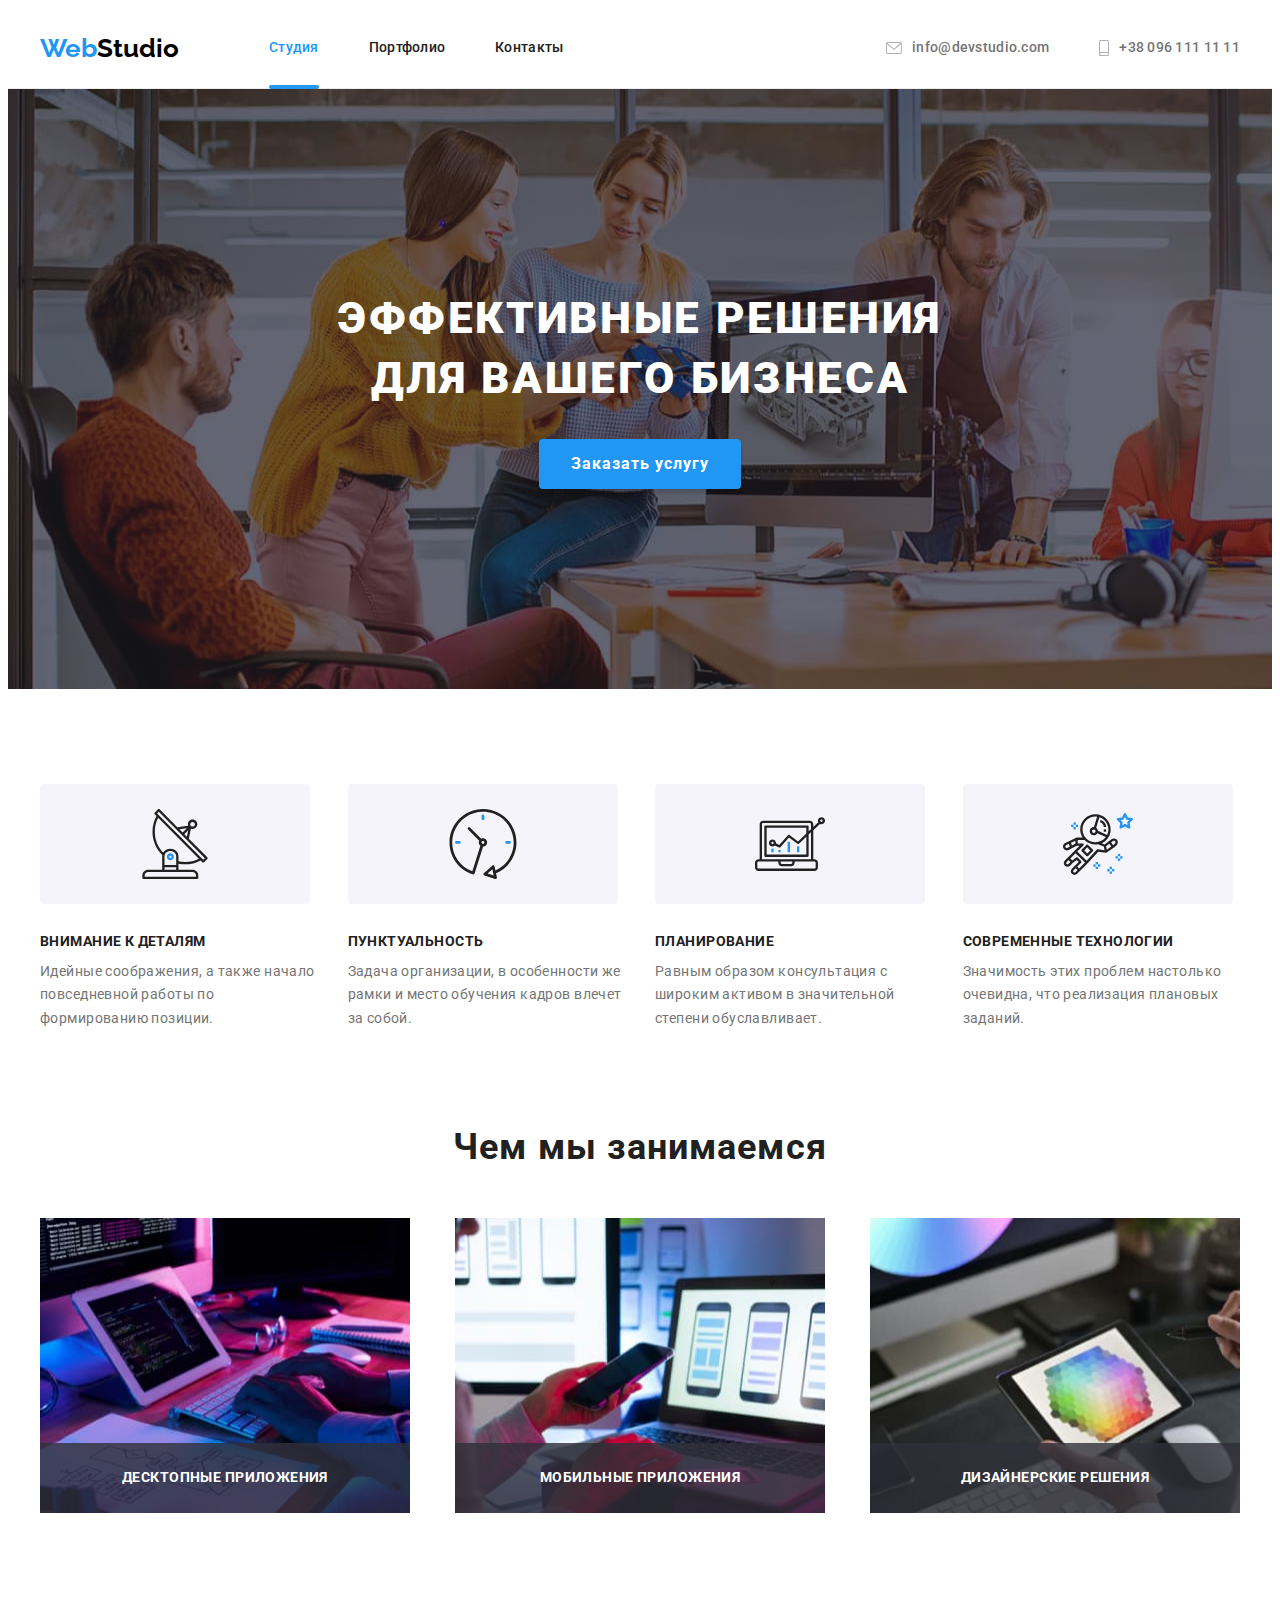
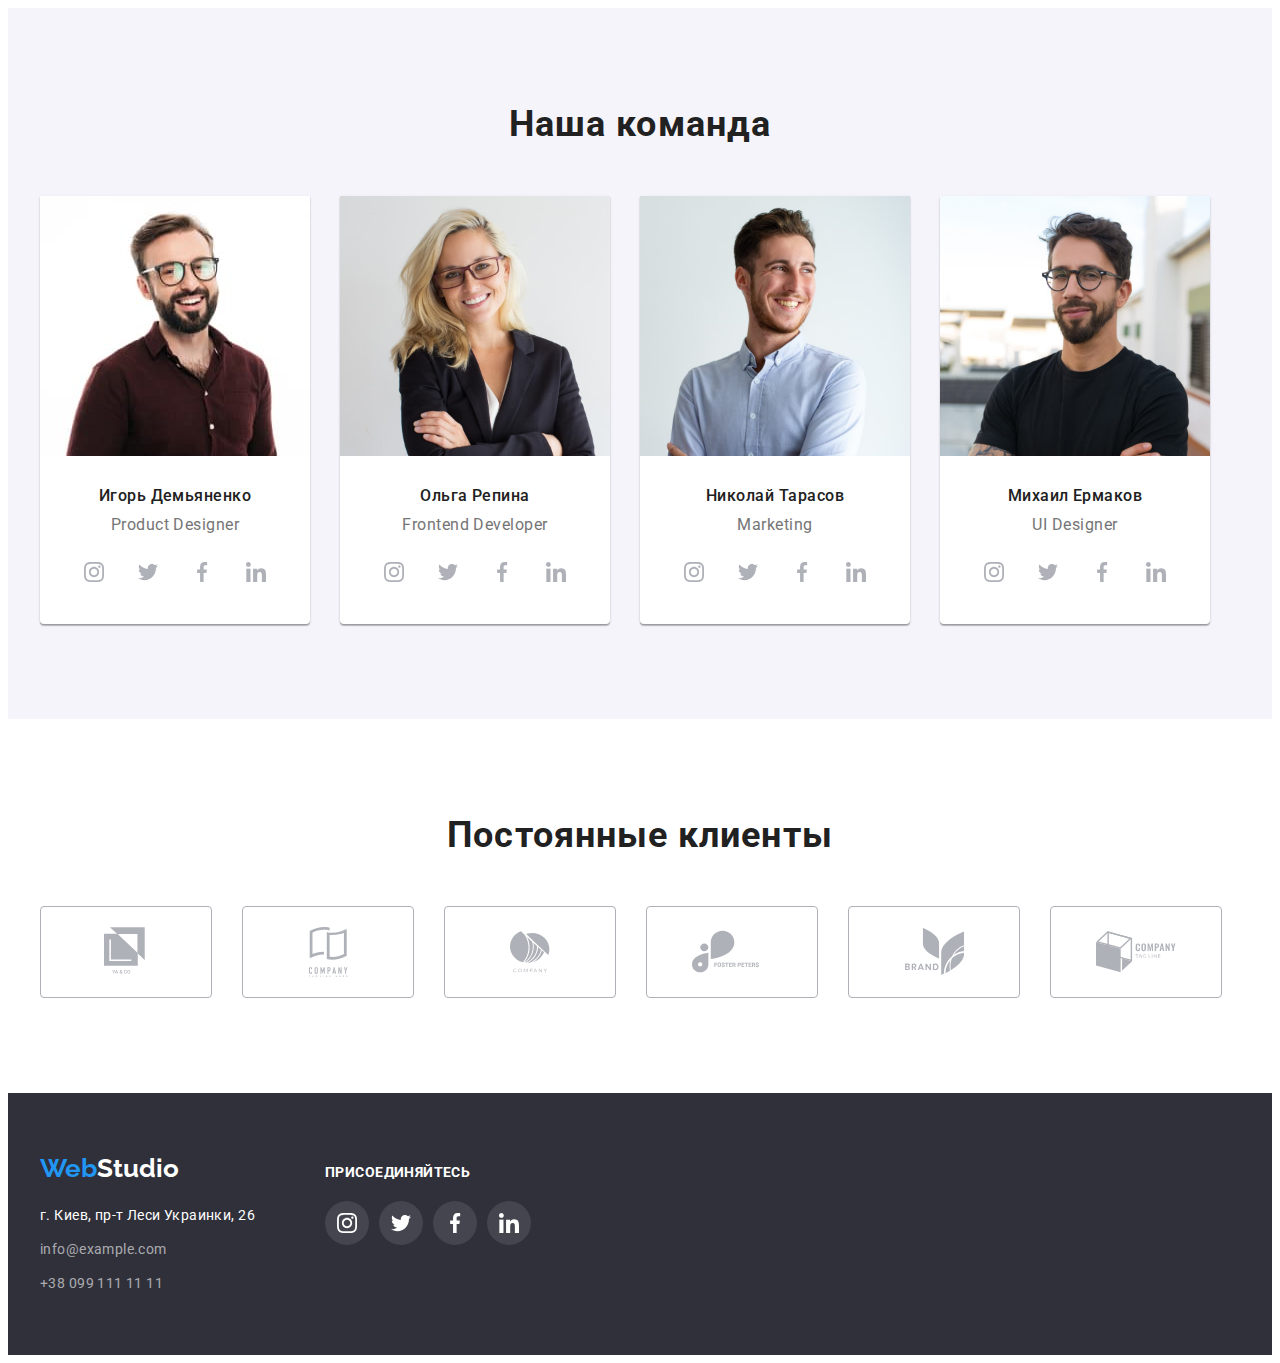
==== commit 0e485ff5: "поредактировано согласно ментору в слаке" ====
--- a/index.html
+++ b/index.html
@@ -25,16 +25,11 @@
             </nav>
             <ul class="list navigation contacts">
                 <li class="menu">
-
-                    <a class="link upper-contacts" href="mailto:info@devstudio.com"> <svg width="16" height="12">
-                        <use href="./images/sprite.svg#icon-envelope"></use>
-                    </svg> <span class="text-nav">info@devstudio.com</span></a>
+                    <a class="link upper-contacts" href="mailto:info@devstudio.com"><svg width="16" height="12"><use href="./images/sprite.svg#icon-envelope"></use></svg> <span class="text-nav">info@devstudio.com</span></a>
                 </li>
                 <li class="menu">
-
-                    <a class="link upper-contacts" href="tel:+380961111111"><svg width="10" height="16">
-                        <use href="./images/sprite.svg#icon-smartphone"></use>
-                    </svg><span class="text-nav">+38 096 111 11 11</span></a></li>
+                    <a class="link upper-contacts" href="tel:+380961111111"><svg width="10" height="16"><use href="./images/sprite.svg#icon-smartphone"></use></svg><span class="text-nav">+38 096 111 11 11</span></a>
+                </li>
             </ul>
 
         </div>
@@ -46,7 +41,7 @@
         <section class="hero-section">
             <div class="container">
                 <h1 class="hero-h1">Эффективные решения для вашего бизнеса</h1>
-                <button class="hero-button" type="button">Заказать услугу</button>
+                <button class="hero-button" type="button" data-modal-open>Заказать услугу</button>
             </div>
         </section>
         <!--FEATURES-->
@@ -245,6 +240,7 @@
             </div>
         </section>
     </main>
+
     <footer class="footer-section">
         <div class="footer-position container">
             <div class="right-footer">
@@ -284,7 +280,13 @@
         </div>
     </footer>
 
-
+    <div class="backdrop is-hidden" data-modal>
+        <div class="hero-modal">
+            <button class="modal-close" type="button" data-modal-close><svg class="close-icon" width="16" height="16" ><use href="./images/sprite.svg#icon-close"></use></svg>
+            </button>
+        </div>
+    </div>
+    <script src="./js/modal.js"></script>
 </body>
 
 </html>--- a/css/styles.css
+++ b/css/styles.css
@@ -79,7 +79,10 @@
     .header {
         border-bottom: 1px solid #ECECEC;
         display: block;
-        ;
+        /* position: fixed;
+        width: 100%;
+        background-color: var(--white-font);
+        z-index: 10000; */
     }
     
     .navigation {
@@ -101,6 +104,19 @@
         align-content: center;
         justify-content: center;
         position: relative;
+    }
+    
+    .nav::after {
+        content: "";
+        width: 100%;
+        height: 4px;
+        border-radius: 2px;
+        background-color: var(--acent-color);
+        display: flex;
+        position: absolute;
+        margin-top: 29px;
+        opacity: 0;
+        transition: opacity 250ms cubic-bezier(0.4, 0, 0.2, 1);
     }
     
     .nav:hover::after {
@@ -112,6 +128,7 @@
         display: flex;
         position: absolute;
         margin-top: 29px;
+        opacity: 1;
     }
     
     .nav:focus::after {
@@ -123,6 +140,7 @@
         display: flex;
         position: absolute;
         margin-top: 29px;
+        opacity: 1;
     }
     
     .menu-left-side:not(:last-child) {
@@ -156,6 +174,7 @@
         padding-top: 32px;
         padding-bottom: 32px;
         display: block;
+        transition: color 250ms cubic-bezier(0.4, 0, 0.2, 1);
     }
     
     .nav:hover,
@@ -177,10 +196,23 @@
         padding-bottom: 32px;
         display: flex;
         align-items: center;
+        transition: color 250ms cubic-bezier(0.4, 0, 0.2, 1), fill 250ms cubic-bezier(0.4, 0, 0.2, 1);
     }
     
     .current {
         color: var(--acent-color);
+    }
+    
+    .current::after {
+        content: "";
+        width: 100%;
+        height: 4px;
+        border-radius: 2px;
+        background-color: var(--acent-color);
+        display: flex;
+        position: absolute;
+        margin-top: 29px;
+        opacity: 1;
     }
     /* --- main ---*/
     /* --- hero ---*/
@@ -195,14 +227,6 @@
         padding-top: 200px;
         background-image: linear-gradient( rgba(47, 48, 58, 0.4), rgba(47, 48, 58, 0.4)), url("../images/big_bg.jpg");
     }
-    /*        
-            
-            .hero (висел на див вместе с контейнером) {
-                display: flex;
-                justify-content: center;
-                align-items: center;
-                flex-direction: column;
-            } */
     
     .hero-h1 {
         font-weight: 900;
@@ -236,6 +260,7 @@
         padding-right: 32px;
         padding-left: 32px;
         margin: 0 auto;
+        transition: background-color 250ms cubic-bezier(0.4, 0, 0.2, 1);
     }
     
     .hero-button:hover,
@@ -246,8 +271,6 @@
         border: 0px;
     }
     /* --- features --- */
-    
-    .features-icon {}
     
     .feature-icon-wrap {
         background-color: #F5F4FA;
@@ -353,6 +376,15 @@
         fill: var(--icon-color);
     }
     
+    .socials-icon {
+        transition: fill 250ms cubic-bezier(0.4, 0, 0.2, 1);
+    }
+    
+    .socials-icon:hover,
+    .socials-icon:focus {
+        fill: var(--white-font);
+    }
+    
     .socials-icon-wrap:not(:last-child) {
         margin-right: 10px;
     }
@@ -364,6 +396,7 @@
         border-radius: 50%;
         width: 44px;
         height: 44px;
+        transition: background-color 250ms cubic-bezier(0.4, 0, 0.2, 1);
     }
     
     .socials-icon-item:hover,
@@ -457,6 +490,7 @@
         justify-content: center;
         display: flex;
         fill: var(--icon-color);
+        transition: border 250ms cubic-bezier(0.4, 0, 0.2, 1);
     }
     
     .clients-list {
@@ -464,10 +498,8 @@
         align-items: center;
     }
     
-    .client-icon:hover,
-    .client-icon:focus {
-        fill: var(--acent-color);
-        cursor: pointer;
+    .client-icon {
+        transition: fill 250ms cubic-bezier(0.4, 0, 0.2, 1);
     }
     /* --- footer --- */
     
@@ -500,6 +532,7 @@
         line-height: 1.71;
         letter-spacing: 0.03em;
         color: var(--white-font);
+        transition: color 250ms cubic-bezier(0.4, 0, 0.2, 1);
     }
     
     .bottom-contacts {
@@ -507,6 +540,7 @@
         line-height: 1.71;
         letter-spacing: 0.03em;
         color: rgba(255, 255, 255, 0.6);
+        transition: color 250ms cubic-bezier(0.4, 0, 0.2, 1);
     }
     
     .address:focus,
@@ -549,6 +583,7 @@
         height: 44px;
         border-radius: 50%;
         background-color: rgba(255, 255, 255, 0.1);
+        transition: background-color 250ms cubic-bezier(0.4, 0, 0.2, 1);
     }
     
     .socials-footer-item:not(:last-child) {
@@ -579,6 +614,7 @@
         padding-bottom: 6px;
         padding-left: 22px;
         padding-right: 22px;
+        transition: color 250ms cubic-bezier(0.4, 0, 0.2, 1), background-color 250ms cubic-bezier(0.4, 0, 0.2, 1);
     }
     
     .btn-list {
@@ -665,8 +701,8 @@
         color: var(--white-font);
         padding-left: 24px;
         padding-right: 24px;
-        padding-top: 63px;
-        padding-bottom: 63px;
+        padding-top: 60px;
+        padding-bottom: 10px;
         font-size: 18px;
         line-height: 1.56;
         letter-spacing: 0.03em;
@@ -676,4 +712,51 @@
     }
     /* .card-case:not(:nth-last-child(-n + 3)) {
                 margin-bottom: 30px;
-            } */+            } */
+    /*=======MODAL========*/
+    
+    .backdrop {
+        position: fixed;
+        top: 0;
+        left: 0;
+        width: 100vw;
+        height: 100vh;
+        background: rgba(0, 0, 0, 0.2);
+        transition: opacity 250ms cubic-bezier(0.4, 0, 0.2, 1);
+    }
+    
+    .hero-modal {
+        position: absolute;
+        top: 50%;
+        left: 50%;
+        transform: translate(-50%, -50%);
+        width: 528px;
+        height: 580px;
+        background-color: var(--white-font);
+        border-radius: 4px;
+        box-shadow: 0px 1px 3px rgba(0, 0, 0, 0.12), 0px 1px 1px rgba(0, 0, 0, 0.14), 0px 2px 1px rgba(0, 0, 0, 0.2);
+    }
+    
+    .modal-close {
+        background-color: var(--white-font);
+        border: 1px solid rgba(0, 0, 0, 0.1);
+        border-radius: 50%;
+        width: 30px;
+        height: 30px;
+        position: absolute;
+        top: 8px;
+        right: 8px;
+        cursor: pointer;
+    }
+    
+    .close-icon {
+        display: flex;
+        align-items: center;
+        justify-items: center;
+    }
+    
+    .is-hidden {
+        opacity: 0;
+        visibility: hidden;
+        pointer-events: none;
+    }